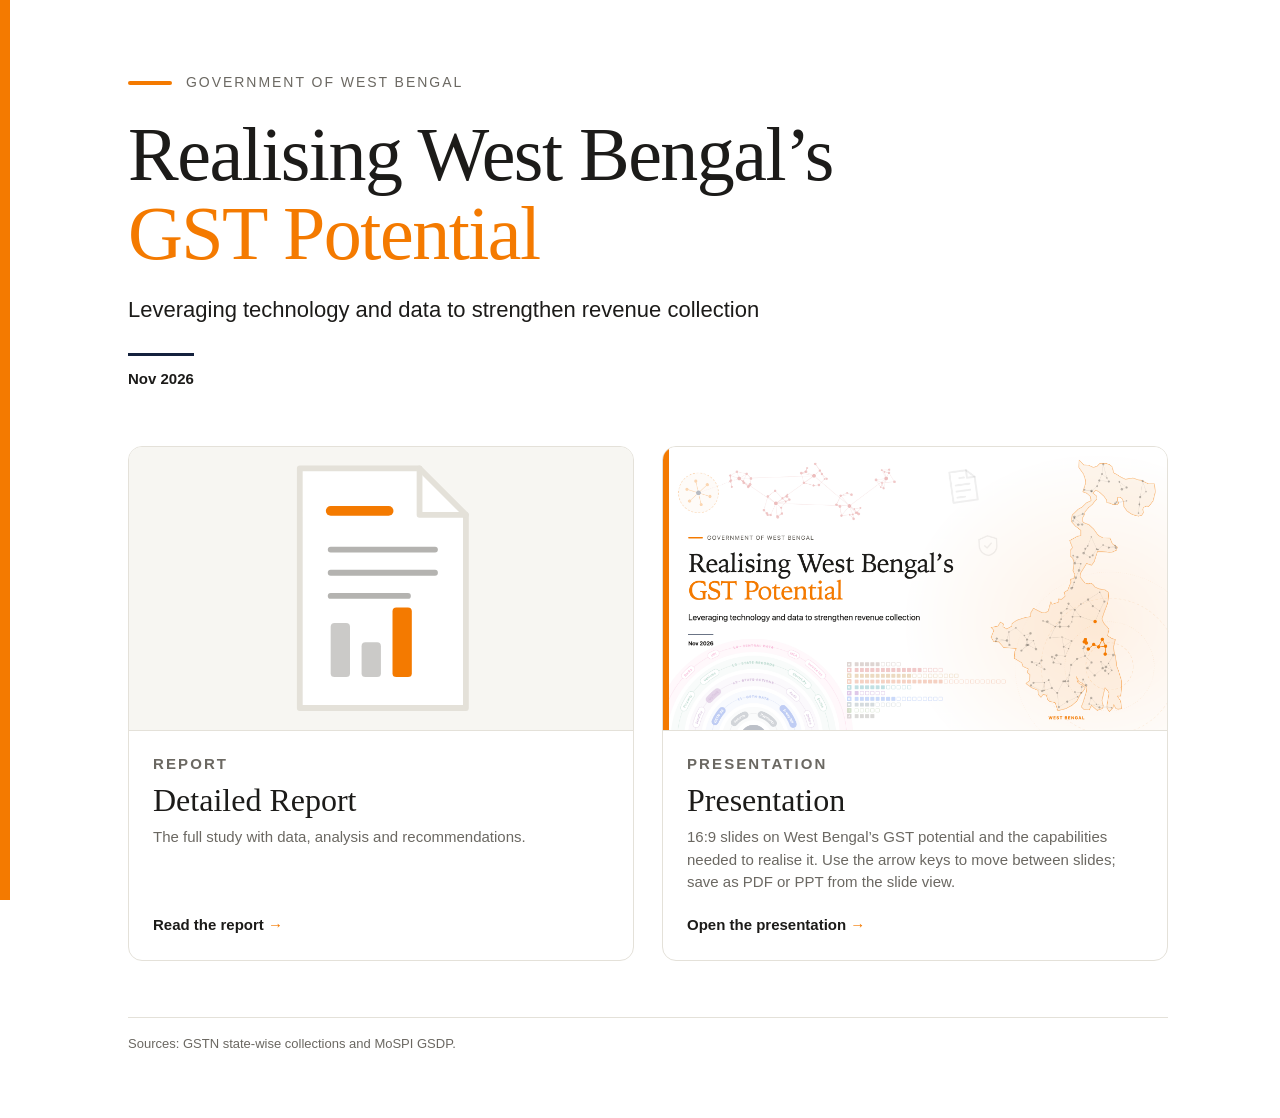
==== t/index.html @ 7d95d05c "Add ifs.gs/t: GST home page with report and presentation Co-Authored-By: Claude Opus 5.5 <noreply@an" ====
<!doctype html>
<html lang="en">
<head>
<meta charset="utf-8">
<meta name="viewport" content="width=device-width, initial-scale=1">
<meta name="robots" content="noindex, nofollow">
<title>GST · West Bengal</title>
<meta name="description" content="Realising West Bengal's GST potential: detailed report and presentation.">
<link rel="icon" href="/favicon.svg" type="image/svg+xml">
<link rel="icon" href="/favicon-32.png" sizes="32x32" type="image/png">
<link rel="stylesheet" href="assets/app.css">
<style>
:root{--wb-bengal:#F47A00;--ink:#14213D}
@media (prefers-color-scheme: dark){:root:not([data-theme="light"]){--wb-bengal:#FF9A3D;--ink:#E9EDF5}}
:root[data-theme="dark"]{--wb-bengal:#FF9A3D;--ink:#E9EDF5}
body{background:var(--color-panel);min-height:100vh;position:relative}
body::before{content:"";position:fixed;left:0;top:0;bottom:0;width:10px;background:var(--wb-bengal);z-index:2}
.wrap{max-width:1120px;margin:0 auto;padding:72px 32px 64px 48px}
.kicker{font-size:14px;letter-spacing:.14em;text-transform:uppercase;color:var(--color-fg-muted);margin:0 0 22px;display:flex;align-items:center;gap:14px}
.kicker::before{content:"";width:44px;height:4px;border-radius:2px;background:var(--wb-bengal)}
h1{font:400 clamp(40px,6.4vw,76px)/1.04 var(--font-anthropic-serif);letter-spacing:-.02em;margin:0 0 22px}
h1 em{font-style:normal;color:var(--wb-bengal);display:block}
.sub{font-size:clamp(17px,2vw,22px);line-height:1.35;margin:0 0 28px;max-width:720px}
.date{margin:0 0 56px;font-size:15px;font-weight:700;border-top:3px solid var(--ink);padding-top:12px;width:max-content}
.items{display:grid;grid-template-columns:repeat(2,minmax(0,1fr));gap:28px}
.item{display:flex;flex-direction:column;text-decoration:none;color:inherit;background:var(--color-panel);border:1px solid var(--color-border-line);border-radius:14px;overflow:hidden;transition:border-color .15s,box-shadow .15s}
.item:hover{border-color:var(--color-fg-muted);box-shadow:0 10px 30px rgba(0,0,0,.08)}
.item:focus-visible{outline:2px solid var(--wb-bengal);outline-offset:3px}
.thumb{aspect-ratio:16/9;background:var(--color-bg);border-bottom:1px solid var(--color-border-line);display:block;width:100%;object-fit:cover}
.thumb-doc{display:flex;align-items:center;justify-content:center}
.thumb-doc svg{width:46%;height:auto}
.body{padding:22px 24px 24px;display:flex;flex-direction:column;gap:8px;flex:1}
.label{font-size:13px;letter-spacing:.14em;text-transform:uppercase;color:var(--wb-bengal);font-weight:600;margin:0}
.item h2{font:400 32px/1.1 var(--font-anthropic-serif);margin:0}
.item p{margin:0;color:var(--color-fg-muted);font-size:15px;line-height:1.5}
.go{margin-top:auto;padding-top:12px;font-weight:600;font-size:15px}
.go::after{content:" →";color:var(--wb-bengal)}
footer{margin-top:56px;padding-top:16px;border-top:1px solid var(--color-border-line);font-size:13px;color:var(--color-fg-muted)}
@media (max-width:720px){.wrap{padding:44px 16px 48px 26px}.items{grid-template-columns:1fr}.date{margin-bottom:36px}body::before{width:6px}}
</style>
</head>
<body>
<main class="wrap">
  <p class="kicker">Government of West Bengal</p>
  <h1>Realising West Bengal’s <em>GST Potential</em></h1>
  <p class="sub">Leveraging technology and data to strengthen revenue collection</p>
  <p class="date">Nov 2026</p>

  <div class="items">
    <a class="item" href="report/">
      <div class="thumb thumb-doc" aria-hidden="true">
        <svg viewBox="0 0 120 140" fill="none" stroke-linecap="round" stroke-linejoin="round">
          <path d="M18 8h62l24 24v100H18z" stroke="var(--color-border-line)" stroke-width="3" fill="var(--color-panel)"/>
          <path d="M80 8v24h24" stroke="var(--color-border-line)" stroke-width="3"/>
          <path d="M34 30h30" stroke="var(--wb-bengal)" stroke-width="5"/>
          <path d="M34 50h54M34 62h54M34 74h40" stroke="var(--color-fg-muted)" stroke-width="3" opacity=".5"/>
          <rect x="34" y="88" width="10" height="28" rx="2" fill="var(--color-fg-muted)" opacity=".35" stroke="none"/>
          <rect x="50" y="98" width="10" height="18" rx="2" fill="var(--color-fg-muted)" opacity=".35" stroke="none"/>
          <rect x="66" y="80" width="10" height="36" rx="2" fill="var(--wb-bengal)" stroke="none"/>
        </svg>
      </div>
      <div class="body">
        <p class="label">Report</p>
        <h2>Detailed Report</h2>
        <p>The full study with data, analysis and recommendations.</p>
        <span class="go">Read the report</span>
      </div>
    </a>

    <a class="item" href="gst-ppt/">
      <img class="thumb" src="gst-ppt/export/png/slide-00.png" alt="Cover slide: Realising West Bengal’s GST Potential" loading="lazy">
      <div class="body">
        <p class="label">Presentation</p>
        <h2>Presentation</h2>
        <p>16:9 slides on West Bengal’s GST potential and the capabilities needed to realise it. Use the arrow keys to move between slides; save as PDF or PPT from the slide view.</p>
        <span class="go">Open the presentation</span>
      </div>
    </a>
  </div>

  <footer>Sources: GSTN state-wise collections and MoSPI GSDP.</footer>
</main>
</body>
</html>
---- t/assets/app.css ----
/* GSTapp shared theme: tokens used by every page, light and dark */
:root{
  --color-fg:#1c1b19; --color-fg-muted:#6b6862; --color-bg:#f7f6f2; --color-panel:#ffffff; --color-border-line:#e4e1d9;
  --color-ok:#2e7d32; --color-warn:#b26a00; --color-bad:#c62828;
  --font-anthropic-sans:-apple-system,BlinkMacSystemFont,"Segoe UI",Roboto,"Helvetica Neue",Arial,sans-serif;
  --font-anthropic-serif:"Iowan Old Style","Palatino Linotype",Palatino,Georgia,serif;
  --cds-font-size-caption:12px; --cds-font-size-body:14px; --cds-font-size-heading:18px; --cds-font-size-title:28px; --cds-font-weight-medium:600;
  --cds-gap-xs:4px; --cds-gap-sm:8px; --cds-gap-md:12px; --cds-gap-lg:16px; --cds-gap-xl:28px;
  --cds-pad-sm:8px; --cds-pad-md:12px; --cds-pad-lg:16px; --cds-radius:8px;
  --cds-chart-grid:#eeece6; --cds-chart-axis:#cfccc4; --cds-chart-reference:#8a877f; --cds-chart-muted:#bdb9b0; --cds-chart-status-critical:#c62828;
  --cds-text-secondary:#6b6862; --cds-surface-popover:#ffffff; --cds-border:#dedad1; --cds-shadow-popover:0 4px 14px rgba(0,0,0,.12);
  --c0:#2563eb; --c1:#7c3aed; --c2:#059669; --c3:#0891b2; --c4:#65a30d; --c5:#9333ea;
  color-scheme:light;
}
@media (prefers-color-scheme: dark){
  :root:not([data-theme="light"]){
    --color-fg:#ecebe7; --color-fg-muted:#a3a09a; --color-bg:#151514; --color-panel:#1f1f1d; --color-border-line:#33322f;
    --color-ok:#66bb6a; --color-warn:#ffb74d; --color-bad:#ef5350;
    --cds-chart-grid:#2b2a28; --cds-chart-axis:#45433f; --cds-chart-reference:#9a978f; --cds-chart-muted:#5e5b55; --cds-chart-status-critical:#ef5350;
    --cds-text-secondary:#a3a09a; --cds-surface-popover:#262624; --cds-border:#3a3936; --cds-shadow-popover:0 4px 14px rgba(0,0,0,.5);
    --c0:#60a5fa; --c1:#a78bfa; --c2:#34d399; --c3:#22d3ee; --c4:#a3e635; --c5:#c084fc;
    color-scheme:dark;
  }
}
:root[data-theme="dark"]{
  --color-fg:#ecebe7; --color-fg-muted:#a3a09a; --color-bg:#151514; --color-panel:#1f1f1d; --color-border-line:#33322f;
  --color-ok:#66bb6a; --color-warn:#ffb74d; --color-bad:#ef5350;
  --cds-chart-grid:#2b2a28; --cds-chart-axis:#45433f; --cds-chart-reference:#9a978f; --cds-chart-muted:#5e5b55; --cds-chart-status-critical:#ef5350;
  --cds-text-secondary:#a3a09a; --cds-surface-popover:#262624; --cds-border:#3a3936; --cds-shadow-popover:0 4px 14px rgba(0,0,0,.5);
  --c0:#60a5fa; --c1:#a78bfa; --c2:#34d399; --c3:#22d3ee; --c4:#a3e635; --c5:#c084fc;
  color-scheme:dark;
}
*{box-sizing:border-box}
html{-webkit-text-size-adjust:100%}
body{margin:0;background:var(--color-bg);color:var(--color-fg);font:var(--cds-font-size-body)/1.5 var(--font-anthropic-sans)}
a{color:inherit}

/* top bar shared by all pages */
.app-bar{position:sticky;top:0;z-index:20;display:flex;align-items:center;gap:12px;padding:10px 16px;background:var(--color-bg);border-bottom:1px solid var(--color-border-line)}
.app-bar a{text-decoration:none;font-weight:var(--cds-font-weight-medium)}
.app-bar a:hover,.app-bar a:focus-visible{text-decoration:underline}
.app-bar .app-crumb{color:var(--color-fg-muted)}

/* page frame for tools */
#dash-root{max-width:1120px;margin:0 auto;padding:24px 16px 64px}
.dash-skeleton{position:relative;color:transparent!important}
.dash-skeleton::after{content:"";position:absolute;inset:0;border-radius:var(--cds-radius);background:var(--color-border-line);opacity:.5}
.app-notice{max-width:1120px;margin:16px auto 0;padding:12px 16px;border:1px solid var(--color-warn);border-radius:var(--cds-radius);background:var(--color-panel)}
.app-notice[hidden]{display:none}
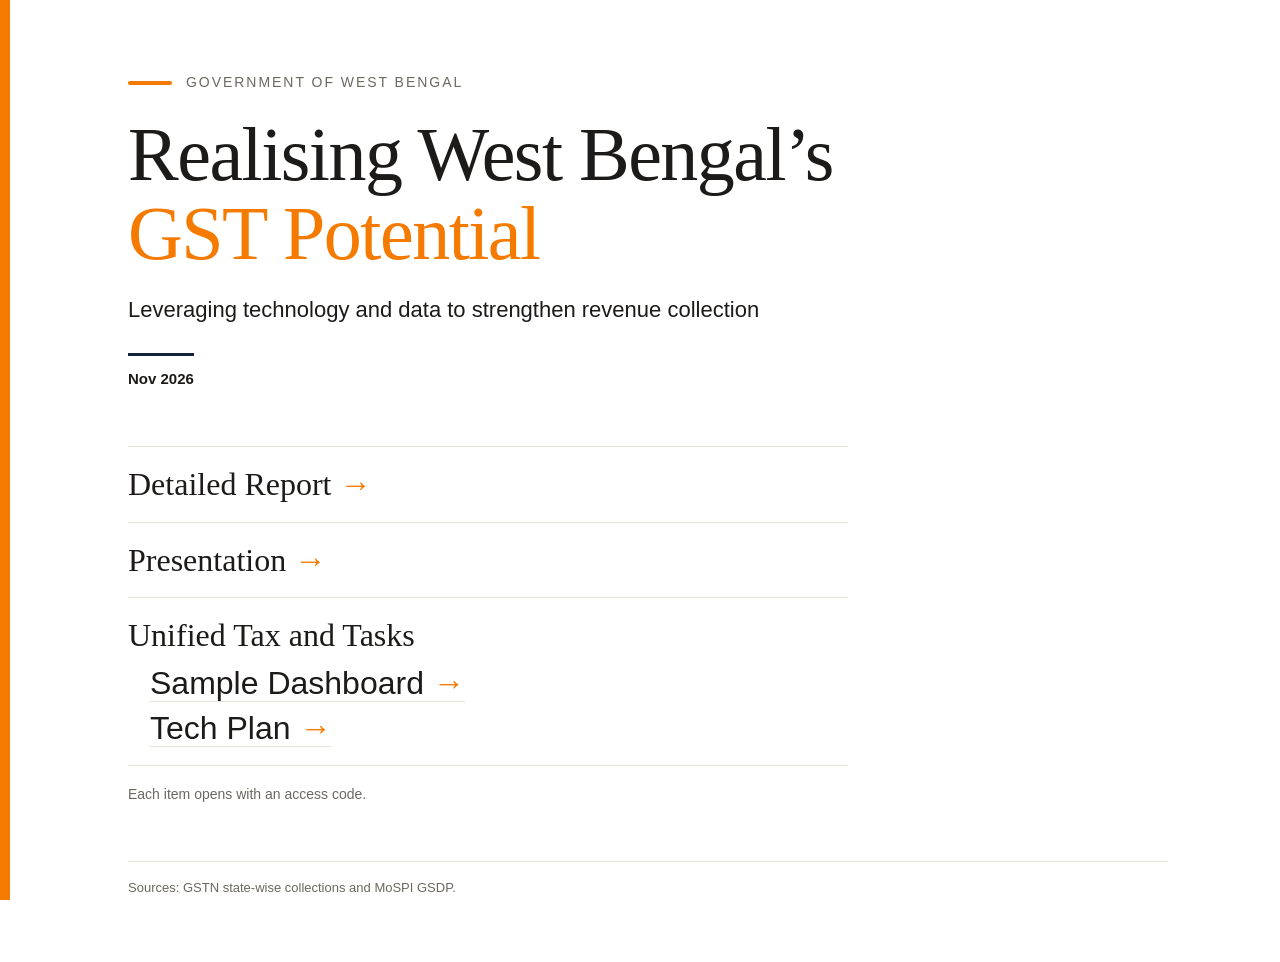
==== commit 20266998: "ifs.gs/t: detailed presentation, Unified Tax and Tasks, text links and access codes - Presentation l" ====
--- a/t/index.html
+++ b/t/index.html
@@ -5,7 +5,7 @@
 <meta name="viewport" content="width=device-width, initial-scale=1">
 <meta name="robots" content="noindex, nofollow">
 <title>GST · West Bengal</title>
-<meta name="description" content="Realising West Bengal's GST potential: detailed report and presentation.">
+<meta name="description" content="Realising West Bengal's GST potential: detailed report, presentation and Unified Tax and Tasks.">
 <link rel="icon" href="/favicon.svg" type="image/svg+xml">
 <link rel="icon" href="/favicon-32.png" sizes="32x32" type="image/png">
 <link rel="stylesheet" href="assets/app.css">
@@ -22,21 +22,18 @@
 h1 em{font-style:normal;color:var(--wb-bengal);display:block}
 .sub{font-size:clamp(17px,2vw,22px);line-height:1.35;margin:0 0 28px;max-width:720px}
 .date{margin:0 0 56px;font-size:15px;font-weight:700;border-top:3px solid var(--ink);padding-top:12px;width:max-content}
-.items{display:grid;grid-template-columns:repeat(2,minmax(0,1fr));gap:28px}
-.item{display:flex;flex-direction:column;text-decoration:none;color:inherit;background:var(--color-panel);border:1px solid var(--color-border-line);border-radius:14px;overflow:hidden;transition:border-color .15s,box-shadow .15s}
-.item:hover{border-color:var(--color-fg-muted);box-shadow:0 10px 30px rgba(0,0,0,.08)}
-.item:focus-visible{outline:2px solid var(--wb-bengal);outline-offset:3px}
-.thumb{aspect-ratio:16/9;background:var(--color-bg);border-bottom:1px solid var(--color-border-line);display:block;width:100%;object-fit:cover}
-.thumb-doc{display:flex;align-items:center;justify-content:center}
-.thumb-doc svg{width:46%;height:auto}
-.body{padding:22px 24px 24px;display:flex;flex-direction:column;gap:8px;flex:1}
-.label{font-size:13px;letter-spacing:.14em;text-transform:uppercase;color:var(--wb-bengal);font-weight:600;margin:0}
-.item h2{font:400 32px/1.1 var(--font-anthropic-serif);margin:0}
-.item p{margin:0;color:var(--color-fg-muted);font-size:15px;line-height:1.5}
-.go{margin-top:auto;padding-top:12px;font-weight:600;font-size:15px}
-.go::after{content:" →";color:var(--wb-bengal)}
+.links{list-style:none;margin:0;padding:0;max-width:720px}
+.links>li{border-top:1px solid var(--color-border-line);padding:18px 0}
+.links>li:last-child{border-bottom:1px solid var(--color-border-line)}
+.links a,.links .grp{font:400 clamp(24px,3vw,32px)/1.2 var(--font-anthropic-serif);color:inherit;text-decoration:none}
+.links a:hover{color:var(--wb-bengal)}
+.links>li>a::after{content:" →";color:var(--wb-bengal)}
+.links ul{list-style:none;margin:10px 0 0;padding:0 0 0 22px;display:flex;flex-direction:column;gap:6px}
+.links ul a{font:500 18px/1.4 inherit;font-family:inherit;border-bottom:1px solid var(--color-border-line)}
+.links ul a::after{content:" →";color:var(--wb-bengal)}
+.note{margin:18px 0 0;font-size:14px;color:var(--color-fg-muted)}
 footer{margin-top:56px;padding-top:16px;border-top:1px solid var(--color-border-line);font-size:13px;color:var(--color-fg-muted)}
-@media (max-width:720px){.wrap{padding:44px 16px 48px 26px}.items{grid-template-columns:1fr}.date{margin-bottom:36px}body::before{width:6px}}
+@media (max-width:720px){.wrap{padding:44px 16px 48px 26px}.date{margin-bottom:36px}body::before{width:6px}}
 </style>
 </head>
 <body>
@@ -46,37 +43,17 @@
   <p class="sub">Leveraging technology and data to strengthen revenue collection</p>
   <p class="date">Nov 2026</p>
 
-  <div class="items">
-    <a class="item" href="report/">
-      <div class="thumb thumb-doc" aria-hidden="true">
-        <svg viewBox="0 0 120 140" fill="none" stroke-linecap="round" stroke-linejoin="round">
-          <path d="M18 8h62l24 24v100H18z" stroke="var(--color-border-line)" stroke-width="3" fill="var(--color-panel)"/>
-          <path d="M80 8v24h24" stroke="var(--color-border-line)" stroke-width="3"/>
-          <path d="M34 30h30" stroke="var(--wb-bengal)" stroke-width="5"/>
-          <path d="M34 50h54M34 62h54M34 74h40" stroke="var(--color-fg-muted)" stroke-width="3" opacity=".5"/>
-          <rect x="34" y="88" width="10" height="28" rx="2" fill="var(--color-fg-muted)" opacity=".35" stroke="none"/>
-          <rect x="50" y="98" width="10" height="18" rx="2" fill="var(--color-fg-muted)" opacity=".35" stroke="none"/>
-          <rect x="66" y="80" width="10" height="36" rx="2" fill="var(--wb-bengal)" stroke="none"/>
-        </svg>
-      </div>
-      <div class="body">
-        <p class="label">Report</p>
-        <h2>Detailed Report</h2>
-        <p>The full study with data, analysis and recommendations.</p>
-        <span class="go">Read the report</span>
-      </div>
-    </a>
-
-    <a class="item" href="gst-ppt/">
-      <img class="thumb" src="gst-ppt/export/png/slide-00.png" alt="Cover slide: Realising West Bengal’s GST Potential" loading="lazy">
-      <div class="body">
-        <p class="label">Presentation</p>
-        <h2>Presentation</h2>
-        <p>16:9 slides on West Bengal’s GST potential and the capabilities needed to realise it. Use the arrow keys to move between slides; save as PDF or PPT from the slide view.</p>
-        <span class="go">Open the presentation</span>
-      </div>
-    </a>
-  </div>
+  <ul class="links">
+    <li><a href="report/">Detailed Report</a></li>
+    <li><a href="gst-ppt-detailed/">Presentation</a></li>
+    <li><span class="grp">Unified Tax and Tasks</span>
+      <ul>
+        <li><a href="utt/">Sample Dashboard</a></li>
+        <li><a href="utt/tech-plan/">Tech Plan</a></li>
+      </ul>
+    </li>
+  </ul>
+  <p class="note">Each item opens with an access code.</p>
 
   <footer>Sources: GSTN state-wise collections and MoSPI GSDP.</footer>
 </main>
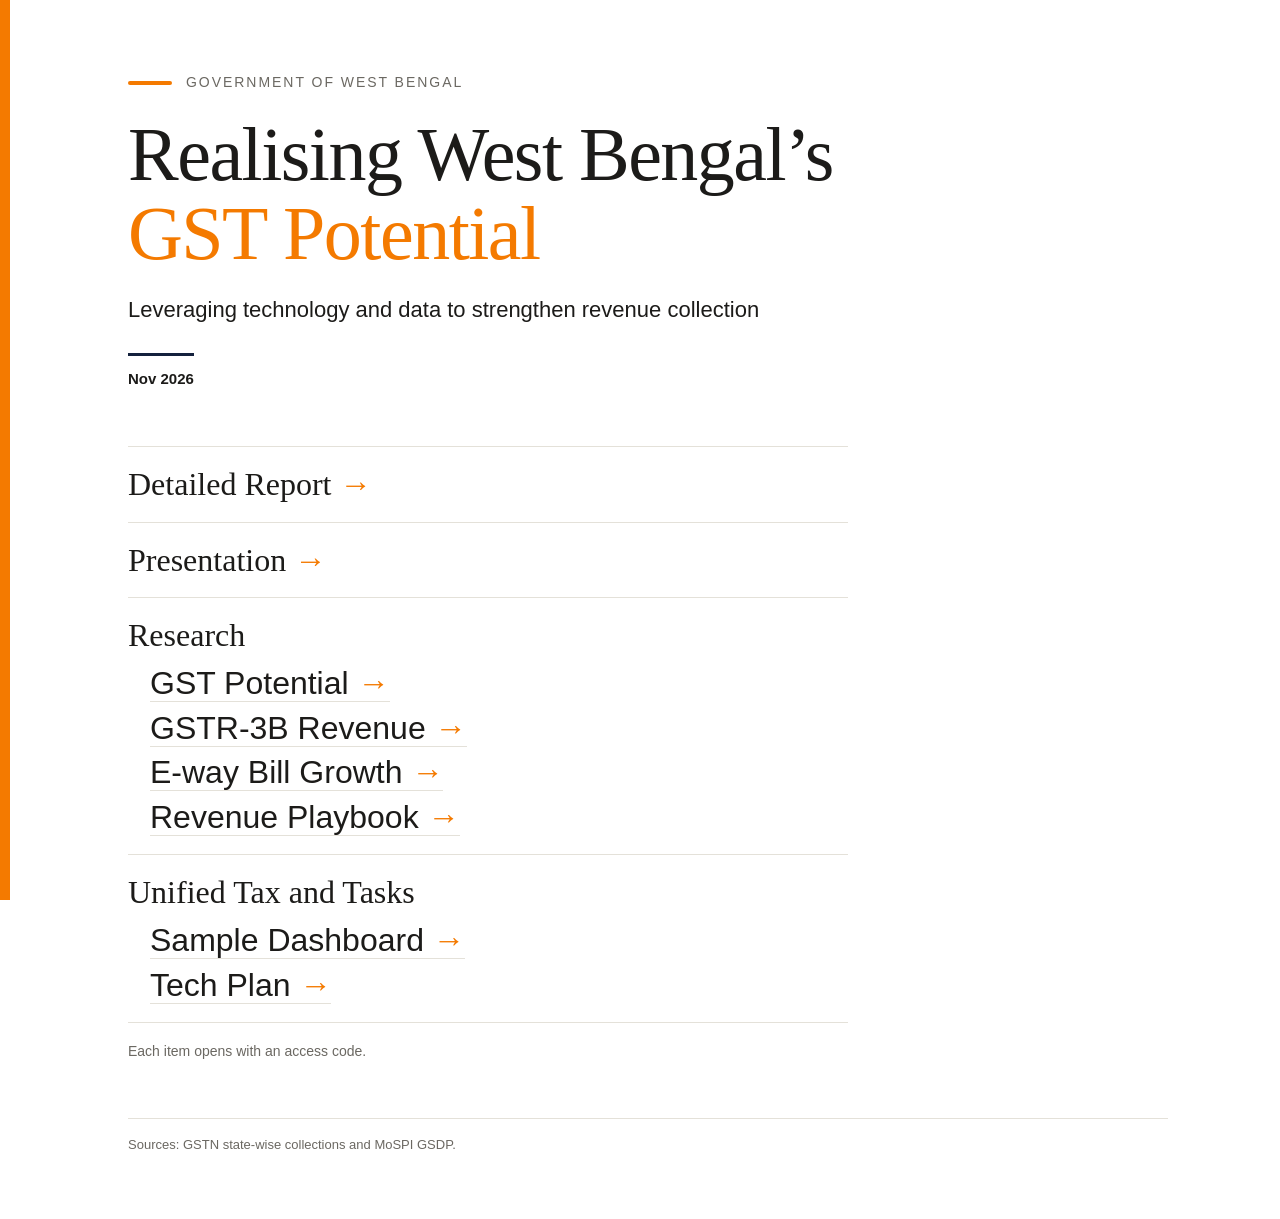
==== commit ab718fca: "ifs.gs/t: Research links and an access code for the whole site - Research: GST Potential, GSTR-3B Re" ====
--- a/t/index.html
+++ b/t/index.html
@@ -46,6 +46,14 @@
   <ul class="links">
     <li><a href="report/">Detailed Report</a></li>
     <li><a href="gst-ppt-detailed/">Presentation</a></li>
+    <li><span class="grp">Research</span>
+      <ul>
+        <li><a href="gst-potential/">GST Potential</a></li>
+        <li><a href="gst-3b-revenue/">GSTR-3B Revenue</a></li>
+        <li><a href="eway-bill/">E-way Bill Growth</a></li>
+        <li><a href="gst-strategy/">Revenue Playbook</a></li>
+      </ul>
+    </li>
     <li><span class="grp">Unified Tax and Tasks</span>
       <ul>
         <li><a href="utt/">Sample Dashboard</a></li>
